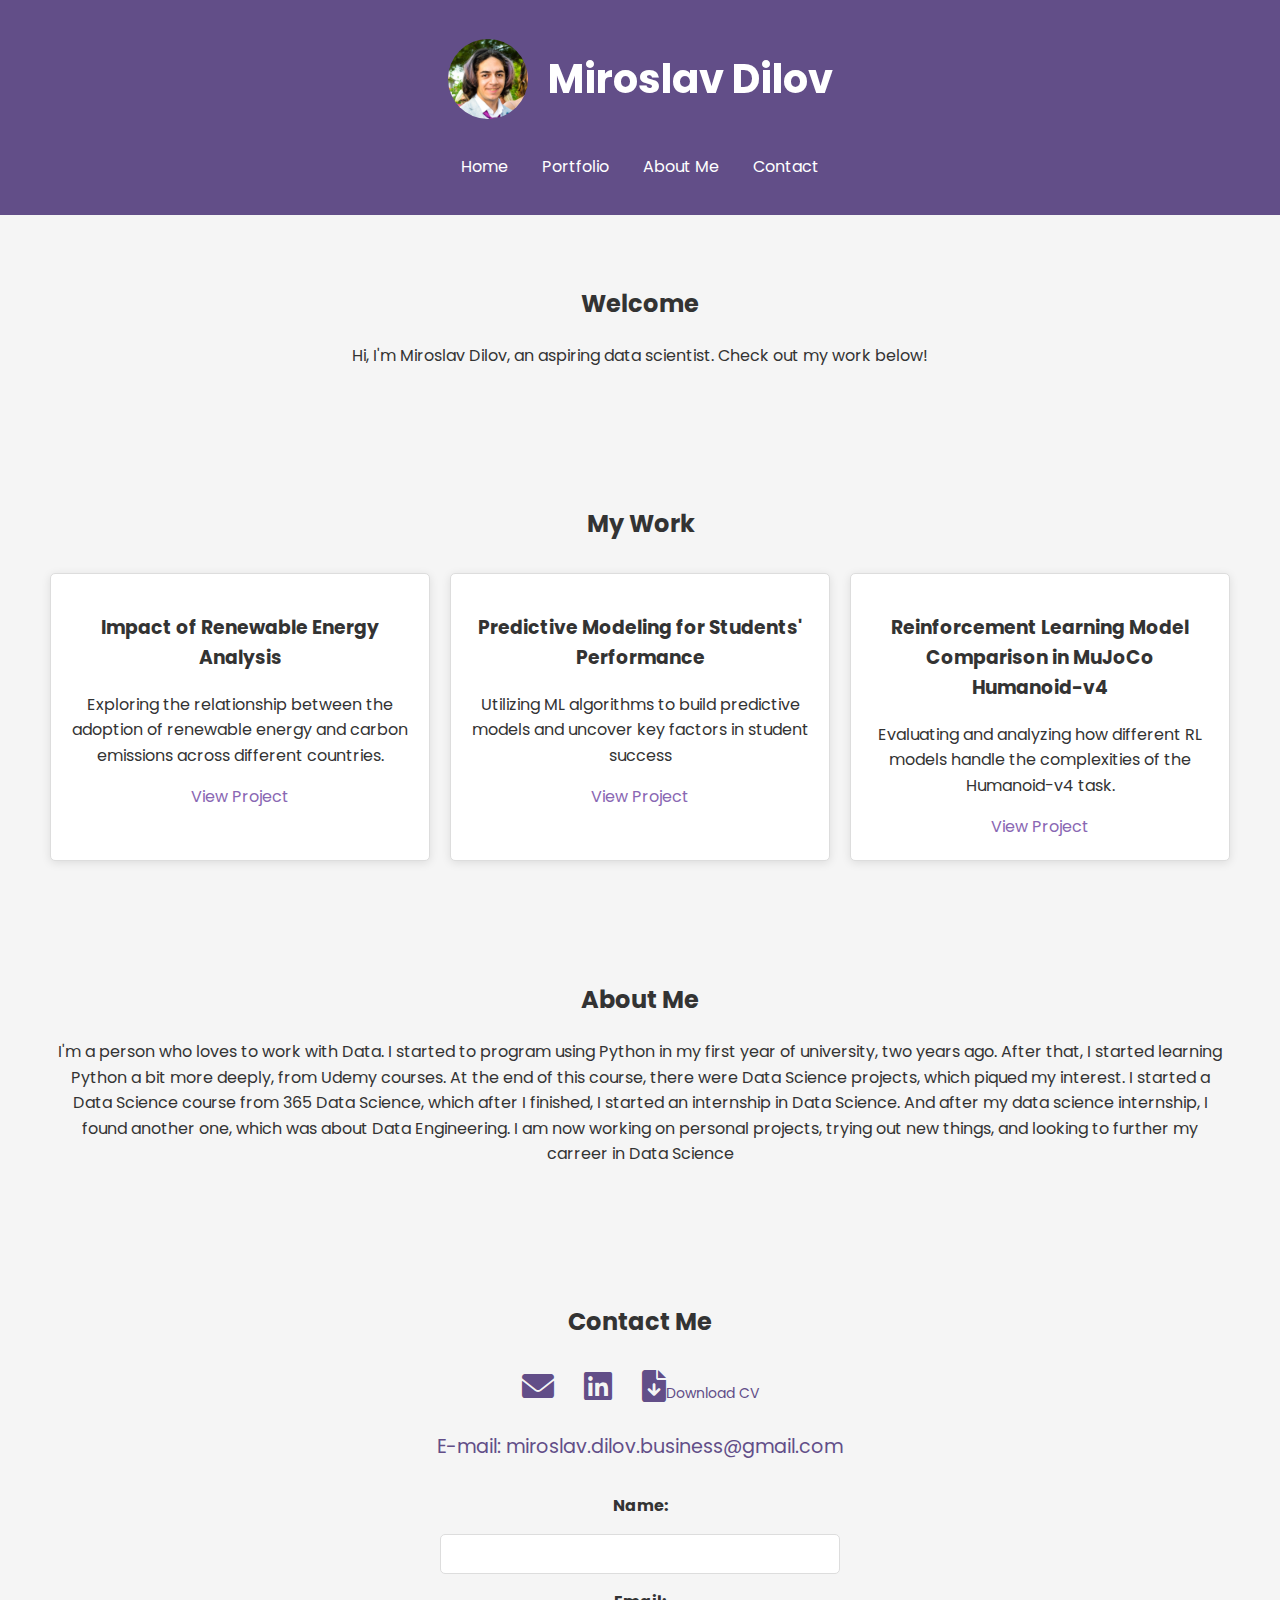
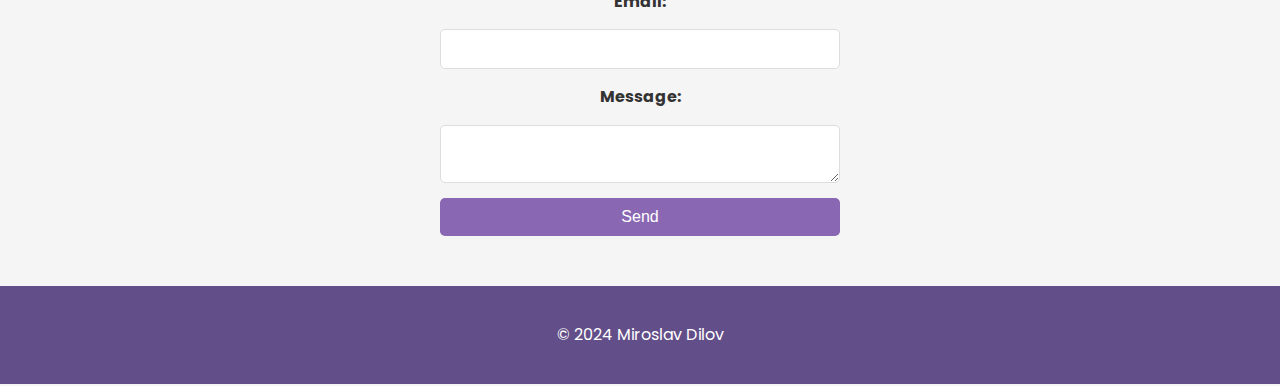
==== index.html @ fb005816 "Add files via upload" ====
<!DOCTYPE html>
<html lang="en">
<head>
    <meta charset="UTF-8">
    <meta name="viewport" content="width=device-width, initial-scale=1.0">
    <meta http-equiv="X-UA-Compatible" content="ie=edge">
    <title>Miroslav Dilov | Portfolio</title>
    <link rel="stylesheet" href="styles.css">
    <link rel="stylesheet" href="https://cdnjs.cloudflare.com/ajax/libs/font-awesome/6.0.0-beta3/css/all.min.css">
    <link rel="stylesheet" href="https://cdn.jsdelivr.net/npm/aos@2.3.4/dist/aos.css">
    <script src="https://cdn.jsdelivr.net/npm/aos@2.3.4/dist/aos.js"></script>
    <link rel="preconnect" href="https://fonts.googleapis.com">
<link rel="preconnect" href="https://fonts.gstatic.com" crossorigin>
<link href="https://fonts.googleapis.com/css2?family=Poppins:ital,wght@0,100;0,200;0,300;0,400;0,500;0,600;0,700;0,800;0,900;1,100;1,200;1,300;1,400;1,500;1,600;1,700;1,800;1,900&display=swap" rel="stylesheet">
</head>
<body>
    <header>
        <div class="header-container" data-aos="fade-down" data-aos-delay="500">
            <img src="files/image.jfif" alt="Miroslav Dilov" class="profile-photo">
            <h1>Miroslav Dilov</h1>
        </div>
        <nav>
            <ul>
                <li><a href="#home">Home</a></li>
                <li><a href="#portfolio">Portfolio</a></li>
                <li><a href="#about">About Me</a></li>
                <li><a href="#contact">Contact</a></li>
            </ul>
        </nav>
    </header>
    
     
    <section id="home">
        <h2>Welcome</h2>
        <p>Hi, I'm Miroslav Dilov, an aspiring data scientist. Check out my work below!</p>
    </section>
    <section id="portfolio">
        <h2>My Work</h2>
        <div class="projects">
            <article>
                <h3>Impact of Renewable Energy Analysis</h3>
                <p>Exploring the relationship between the adoption of renewable energy and  carbon emissions across different countries.</p>
                <a href="project-1.html">View Project</a>
            </article>
            <!-- Add more projects -->
            <article>
                <h3>Predictive Modeling for Students' Performance</h3>
                <p>Utilizing ML algorithms to build predictive models and uncover key factors in student success</p>
                <a href="project-2.html">View Project</a>
            </article>
            <article>
                <h3>Reinforcement Learning Model Comparison in MuJoCo Humanoid-v4</h3>
                <p>Evaluating and analyzing how different RL models handle the complexities of the Humanoid-v4 task.</p>
                <a href="project-3.html">View Project</a>
            </article>
        </div>
    </section>
    <section id="about">
        <h2>About Me</h2>
        <p>I'm a person who loves to work with Data. I started to program using Python in my first year of university, two years ago. After that, I started learning Python a bit more deeply, from  Udemy courses. At the end of this course, there were Data Science projects, which piqued my interest. I started a Data Science course from 365 Data Science, which after I finished, I started an internship in Data Science. And after my data science internship, I found another one, which was about Data Engineering. I am now working on personal projects, trying out new things, and looking to further my carreer in Data Science </p>
    </section>
    <section id="contact">
        <h2>Contact Me</h2>
        <div class="contact-icons">
            <a href="mailto:miroslav.dilov.business@gmail.com" title="Email">
                <i class="fas fa-envelope"></i>
            </a>
            <a href="https://www.linkedin.com/in/miroslav-dilov-b576631ab/" target="_blank" title="LinkedIn">
                <i class="fab fa-linkedin"></i>
            </a>
            <a href="files/Miroslav_dilov_resume_.pdf" target="_blank" title="Download CV">
                <i class="fas fa-file-download"></i><span class="cv-text">Download CV</span>
            </a>
        </div>
        <div class="email-contact">
            <p>E-mail: miroslav.dilov.business@gmail.com</p>
        </div>
        <form>
            <label for="name">Name:</label>
            <input type="text" id="name" name="name" required>
            
            <label for="email">Email:</label>
            <input type="email" id="email" name="email" required>
            
            <label for="message">Message:</label>
            <textarea id="message" name="message" required></textarea>
            
            <button type="submit">Send</button>
        </form>
    </section>
    
    <footer>
        <p>© 2024 Miroslav Dilov</p>
    </footer>
    <script src="https://cdn.jsdelivr.net/npm/aos@2.3.4/dist/aos.js"></script>
<script>
    AOS.init({
        duration: 1000, // Animation duration (1 second)
        easing: 'ease-in-out',
        once: true, // Animation should happen only once when scrolling down
    });
</script>

      
</body>
</html>
---- styles.css ----
/* Global Styles */
body {
    font-family: 'Arial', sans-serif;
    color: #333;
    margin: 0;
    padding: 0;
    line-height: 1.6;
    background-color: #f5f5f5;
}

header {
    background-color: #624E88; /* Darker purple for the header */
    color: white;
    padding: 20px 0;
    text-align: center;
    height: 100v;
}

nav ul {
    list-style: none;
    padding: 0;
}

nav ul li {
    display: inline;
    margin: 0 15px;
}

nav ul li a {
    color: white;
    text-decoration: none;
    transition: color 0.3s ease;
}

nav ul li a:hover {
    color: #8967B3; /* Lighter purple for hover effect */
}

section {
    padding: 50px;
    text-align: center;
}

#portfolio .projects {
    display: grid;
    grid-template-columns: repeat(auto-fit, minmax(300px, 1fr));
    gap: 20px;
    margin-top: 30px;
}


.projects article {
    background-color: white;
    padding: 20px;
    border: 1px solid #ddd;
    border-radius: 5px;
    box-shadow: 0 2px 10px rgba(0, 0, 0, 0.1); /* Soft shadow for depth */
    transition: transform 0.3s ease;
}

.projects article:hover {
    transform: scale(1.05); /* Slight zoom on hover for interactivity */
    border-color: #8967B3; /* Change border color on hover */
}

button {
    padding: 10px 20px;
    background-color: #8967B3; /* Lighter purple for buttons */
    color: white;
    border: none;
    border-radius: 5px;
    cursor: pointer;
    transition: background-color 0.3s ease, transform 0.2s ease;
}

button:hover {
    background-color: #624E88; /* Darker purple for hover effect */
    transform: translateY(-3px); /* Subtle "pop-up" effect */
}

footer {
    background-color: #624E88; /* Darker purple for the footer */
    color: white;
    padding: 20px 0;
    text-align: center;
    margin-top: auto;
    width: 100%;
    animation: slideUp 1s ease-in-out; /* Footer slide-up animation */
}

html {
    scroll-behavior: smooth;
}

/* Header Styling */
.header-container {
    display: flex;
    align-items: center;
    justify-content: center; /* Center the content */
}

.profile-photo {
    width: 80px; /* Adjust the size as needed */
    height: 80px;
    border-radius: 50%; /* Makes the image circular */
    margin-right: 20px; /* Space between the photo and your name */
}

header h1 {
    font-size: 2.5rem;
    color: white;
}

/* Project Page Specific Styles */
.project-details {
    padding: 50px;
    max-width: 800px;
    margin: auto;
    background-color: white;
    border: 1px solid #ddd;
    border-radius: 8px;
}

.project-details img {
    max-width: 100%;
    margin-top: 20px;
    border-radius: 5px;
}

.project-details h2, .project-details h3 {
    margin-top: 30px;
    color: #624E88; /* Use the darker purple for headings */
}

.project-details ul {
    list-style: disc;
    margin-left: 20px;
}

.project-details a {
    color: #8967B3; /* Use the lighter purple for links */
    text-decoration: none;
    transition: color 0.3s ease;
}

.project-details a:hover {
    color: #624E88; /* Darker purple on hover */
    text-decoration: underline;
}

html, body {
    height: 100%; /* Allow the page to take up 100% of the viewport height */
    margin: 0;
}

body {
    display: flex;
    flex-direction: column;
    font-family: "Poppins", sans-serif;
}

/* Add a keyframe animation for sliding the footer up */
@keyframes slideUp {
    from {
        transform: translateY(100%);
        opacity: 0;
    }
    to {
        transform: translateY(0);
        opacity: 1;
    }
}

/* Fade-in Animation */
@keyframes fadeIn {
    from {
        opacity: 0;
        transform: translateY(20px);
    }
    to {
        opacity: 1;
        transform: translateY(0);
    }
}

.project-details {
    flex-grow: 1;
    padding: 50px;
    max-width: 800px;
    margin: auto;
    background-color: white;
    border: 1px solid #ddd;
    border-radius: 8px;
    opacity: 0; /* Initially hidden */
    animation: fadeIn 1s ease-in-out forwards; /* Smooth fade-in on load */
    animation-delay: 0.5s; /* Delay the animation slightly */
}

/* Fancy Hover Effect for Links */
a {
    color: #8967B3; /* Use the lighter purple for links */
    text-decoration: none;
    position: relative;
    transition: color 0.3s ease;
}

a::after {
    content: "";
    position: absolute;
    width: 100%;
    height: 2px;
    bottom: 0;
    left: 0;
    background-color: #8967B3; /* Lighter purple for underline */
    visibility: hidden;
    transform: scaleX(0);
    transition: all 0.3s ease-in-out;
}

a:hover {
    color: #624E88; /* Darker purple on hover */
}

a:hover::after {
    visibility: visible;
    transform: scaleX(1);
}

#contact {
    padding: 50px;
    text-align: center;
    background-color: #f5f5f5; /* Light background for contrast */
}

.contact-icons {
    display: flex;
    justify-content: center;
    gap: 30px; /* Space between icons */
    font-size: 2rem; /* Adjust size as needed */
}

.contact-icons a {
    color: #624E88; /* Darker purple for icons */
    transition: color 0.3s ease;
}

.contact-icons a:hover {
    color: #8967B3; /* Lighter purple on hover */
}

#contact {
    padding: 50px;
    text-align: center;
    background-color: #f5f5f5; /* Light background for contrast */
}

.contact-icons {
    display: flex;
    justify-content: center;
    gap: 30px; /* Space between icons */
    font-size: 2rem; /* Adjust size as needed */
    margin-bottom: 20px; /* Space between icons and email/contact form */
}

.contact-icons a {
    color: #624E88; /* Darker purple for icons */
    transition: color 0.3s ease;
}

.contact-icons a .cv-text {
    font-size: 0.875rem; /* Smaller, minimalistic font size */
    font-weight: normal; /* Make the text less bold */
    color: #624E88; /* Ensure text matches icon color */
}


.contact-icons a:hover {
    color: #8967B3; /* Lighter purple on hover */
}

/* Style for the email contact paragraph */
.email-contact {
    font-size: 1.2rem; /* Adjust size for visibility */
    color: #624E88; /* Darker purple for text */
    margin-bottom: 30px; /* Space between email and form */
}

/* Modernizing the form */
form {
    display: flex;
    flex-direction: column; /* Align items vertically */
    max-width: 400px; /* Limit the form width */
    margin: auto; /* Center the form */
    gap: 15px; /* Space between form elements */
}

form label {
    font-weight: bold; /* Make label text bold */
}

form input, form textarea {
    padding: 10px;
    border: 1px solid #ddd;
    border-radius: 5px;
    font-size: 1rem; /* Adjust font size */
    transition: border-color 0.3s ease;
}

form input:focus, form textarea:focus {
    border-color: #8967B3; /* Change border color on focus */
    outline: none; /* Remove default outline */
}

form button {
    padding: 10px;
    background-color: #8967B3; /* Lighter purple for buttons */
    color: white;
    border: none;
    border-radius: 5px;
    cursor: pointer;
    transition: background-color 0.3s ease, transform 0.2s ease;
    font-size: 1rem; /* Adjust button font size */
}

form button:hover {
    background-color: #624E88; /* Darker purple for hover effect */
    transform: translateY(-3px); /* Subtle "pop-up" effect */
}

/* Target only the features list using the class */
.features-list {
    list-style: none; /* Removes default bullet points */
    padding-left: 0; /* Aligns content properly */
    margin: 20px 0; /* Adds space around the list */
}

.features-list li {
    display: flex; /* Flexbox for alignment */
    align-items: center; /* Vertically aligns the icon with text */
    padding: 10px 0; /* Adds space between list items */
    font-size: 1.1rem; /* Slightly larger font for readability */
}

/* Custom bullet points for features list using pseudo-element */
.features-list li::before {
    content: '•'; /* Replace with a checkmark or custom icon */
    color: #624E88; /* Matches the dark purple color scheme */
    font-size: 1.3rem;
    margin-right: 10px; /* Space between icon and text */
}

/* Optional hover effect for interactivity */
.features-list li:hover {
    background-color: #f0f0f0; /* Subtle background change on hover */
    border-radius: 5px; /* Slight rounding for a modern touch */
    padding-left: 10px; /* Shift the text slightly on hover */
}

.indented-paragraph {
    text-indent: 2em; /* Adjust the value to control the size of the indentation */
    text-align: justify; /* Optional: For double-aligning the text as discussed earlier */
}
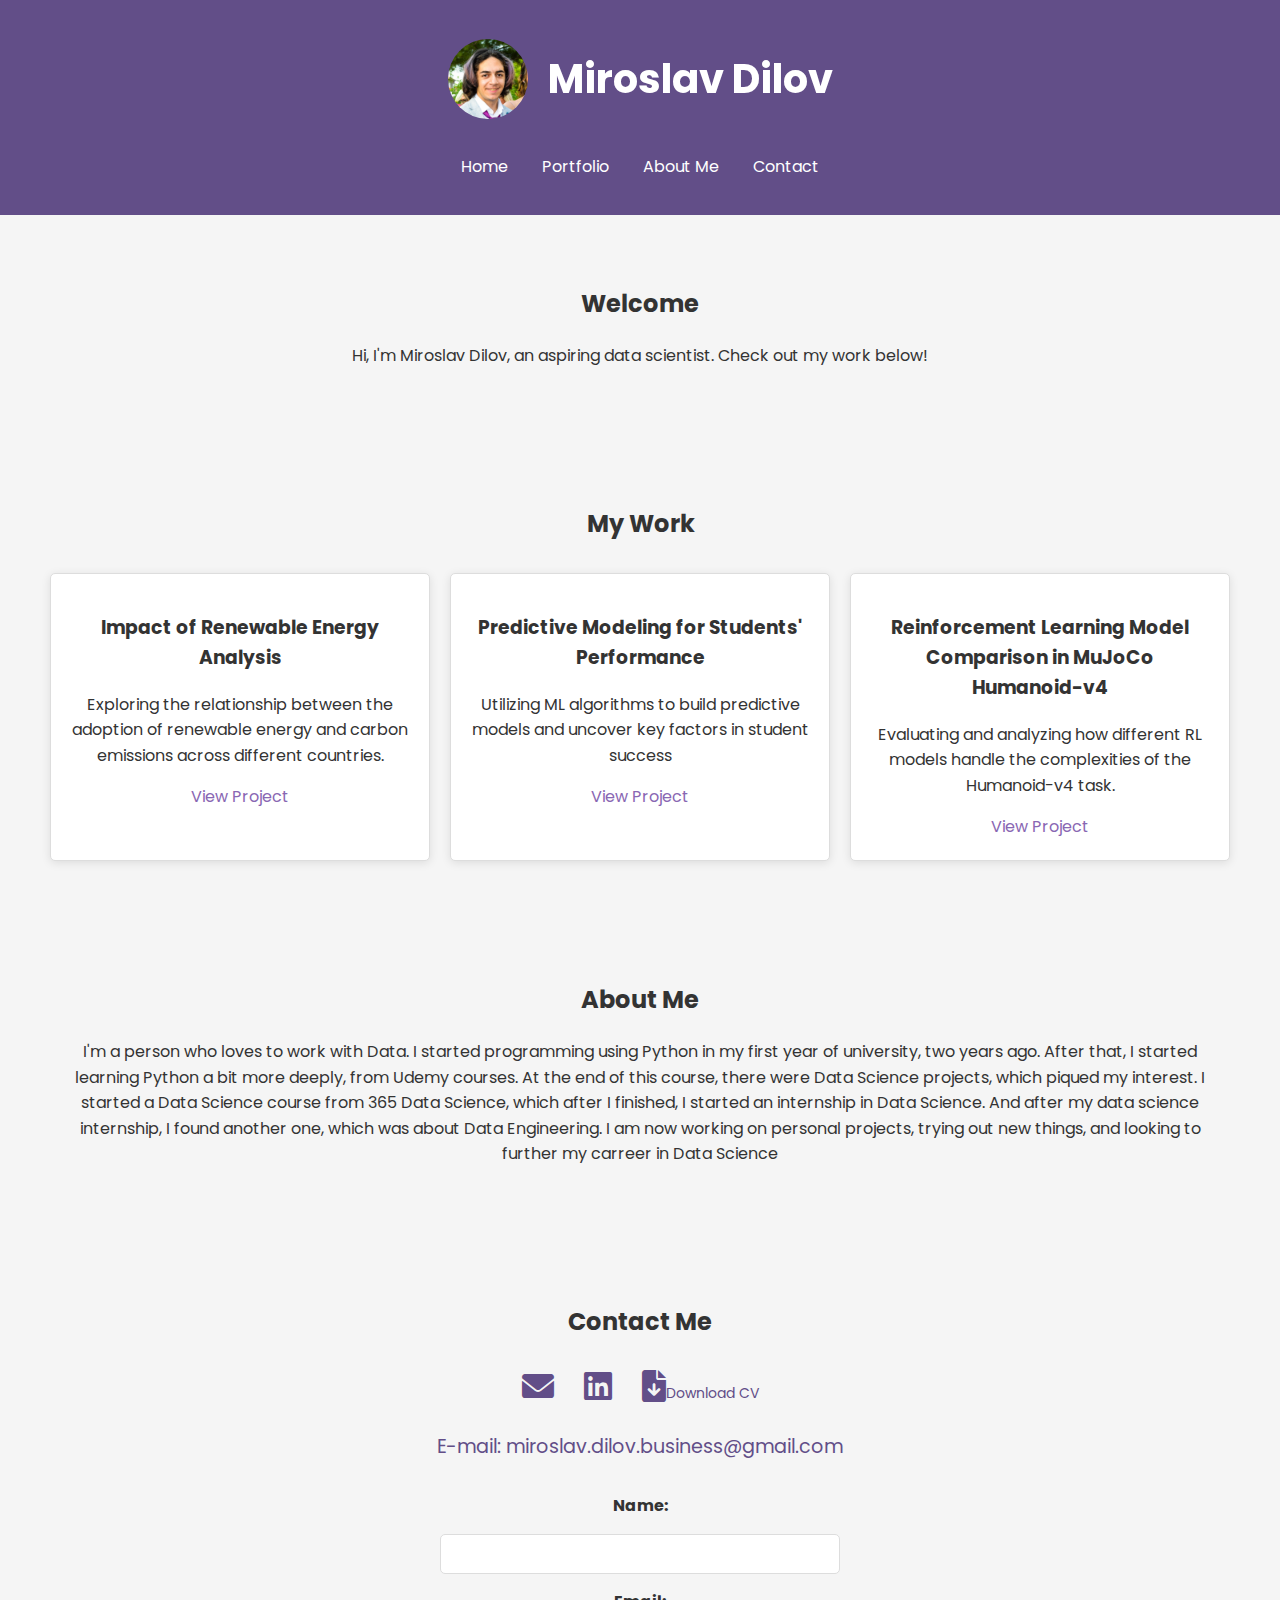
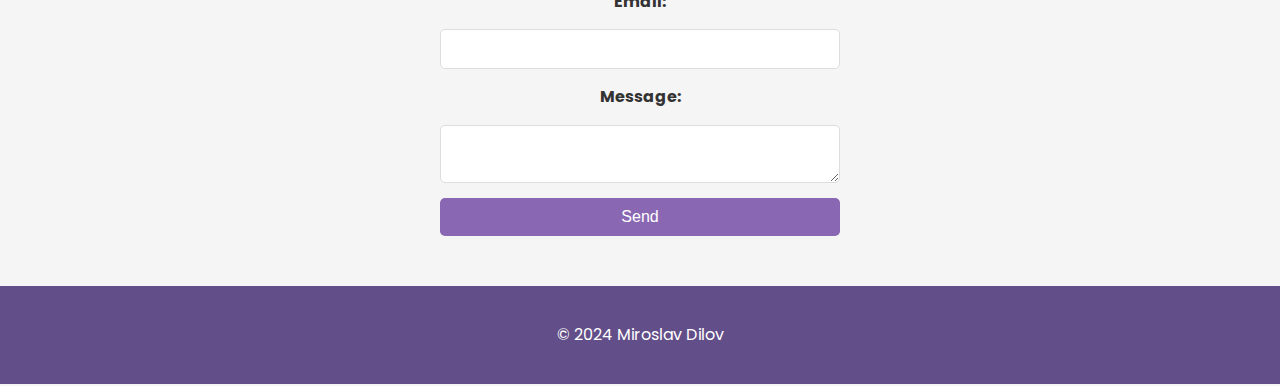
==== commit 5923e464: "changed index.html typo" ====
--- a/index.html
+++ b/index.html
@@ -57,7 +57,7 @@
     </section>
     <section id="about">
         <h2>About Me</h2>
-        <p>I'm a person who loves to work with Data. I started to program using Python in my first year of university, two years ago. After that, I started learning Python a bit more deeply, from  Udemy courses. At the end of this course, there were Data Science projects, which piqued my interest. I started a Data Science course from 365 Data Science, which after I finished, I started an internship in Data Science. And after my data science internship, I found another one, which was about Data Engineering. I am now working on personal projects, trying out new things, and looking to further my carreer in Data Science </p>
+        <p>I'm a person who loves to work with Data. I started programming using Python in my first year of university, two years ago. After that, I started learning Python a bit more deeply, from  Udemy courses. At the end of this course, there were Data Science projects, which piqued my interest. I started a Data Science course from 365 Data Science, which after I finished, I started an internship in Data Science. And after my data science internship, I found another one, which was about Data Engineering. I am now working on personal projects, trying out new things, and looking to further my carreer in Data Science </p>
     </section>
     <section id="contact">
         <h2>Contact Me</h2>
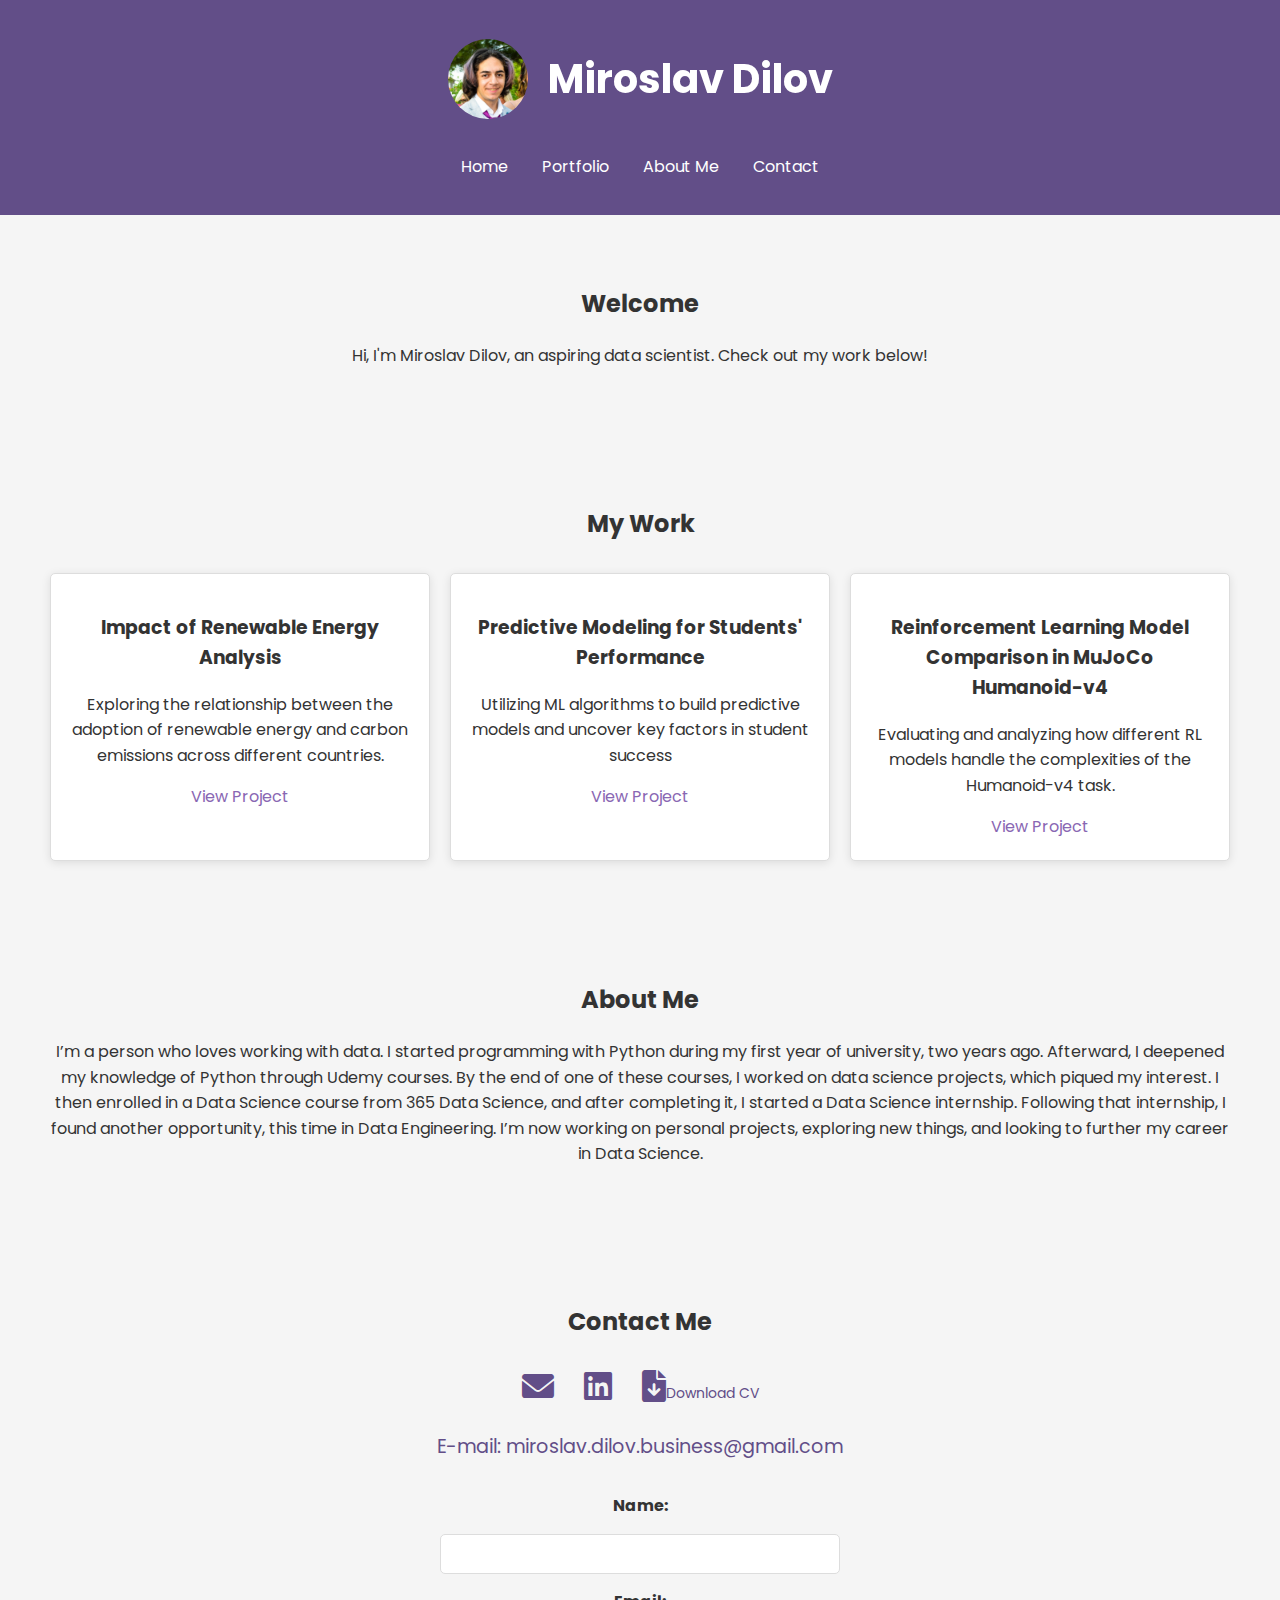
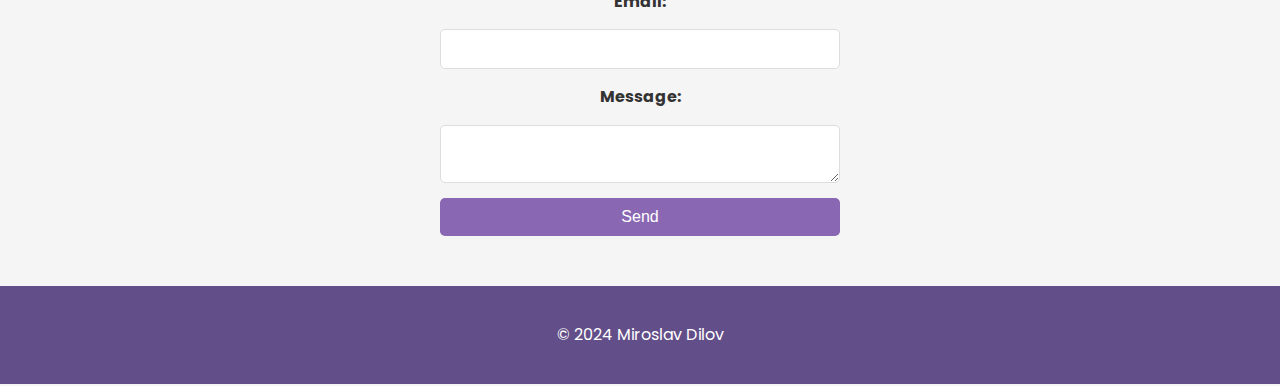
==== commit deb31eee: "Update index.html typos" ====
--- a/index.html
+++ b/index.html
@@ -57,7 +57,7 @@
     </section>
     <section id="about">
         <h2>About Me</h2>
-        <p>I'm a person who loves to work with Data. I started programming using Python in my first year of university, two years ago. After that, I started learning Python a bit more deeply, from  Udemy courses. At the end of this course, there were Data Science projects, which piqued my interest. I started a Data Science course from 365 Data Science, which after I finished, I started an internship in Data Science. And after my data science internship, I found another one, which was about Data Engineering. I am now working on personal projects, trying out new things, and looking to further my carreer in Data Science </p>
+        <p>I’m a person who loves working with data. I started programming with Python during my first year of university, two years ago. Afterward, I deepened my knowledge of Python through Udemy courses. By the end of one of these courses, I worked on data science projects, which piqued my interest. I then enrolled in a Data Science course from 365 Data Science, and after completing it, I started a Data Science internship. Following that internship, I found another opportunity, this time in Data Engineering. I’m now working on personal projects, exploring new things, and looking to further my career in Data Science.</p>
     </section>
     <section id="contact">
         <h2>Contact Me</h2>
